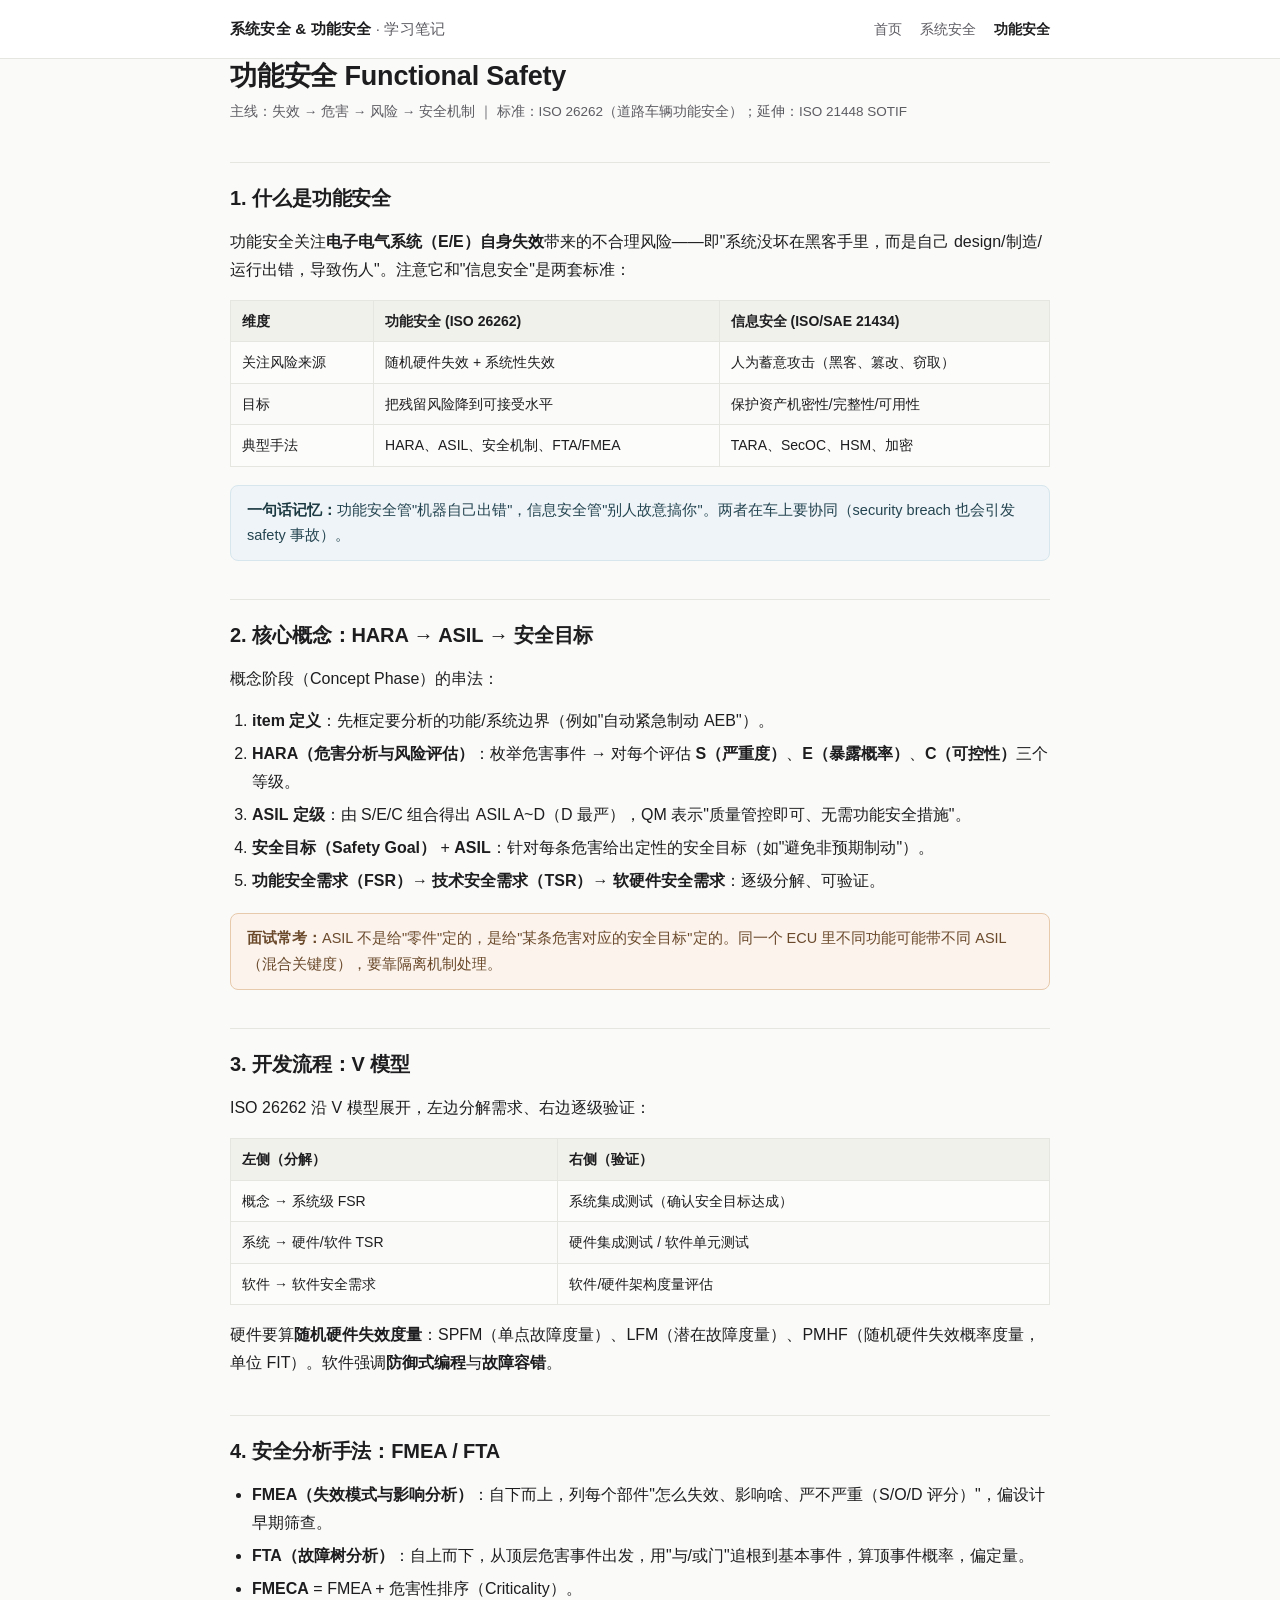
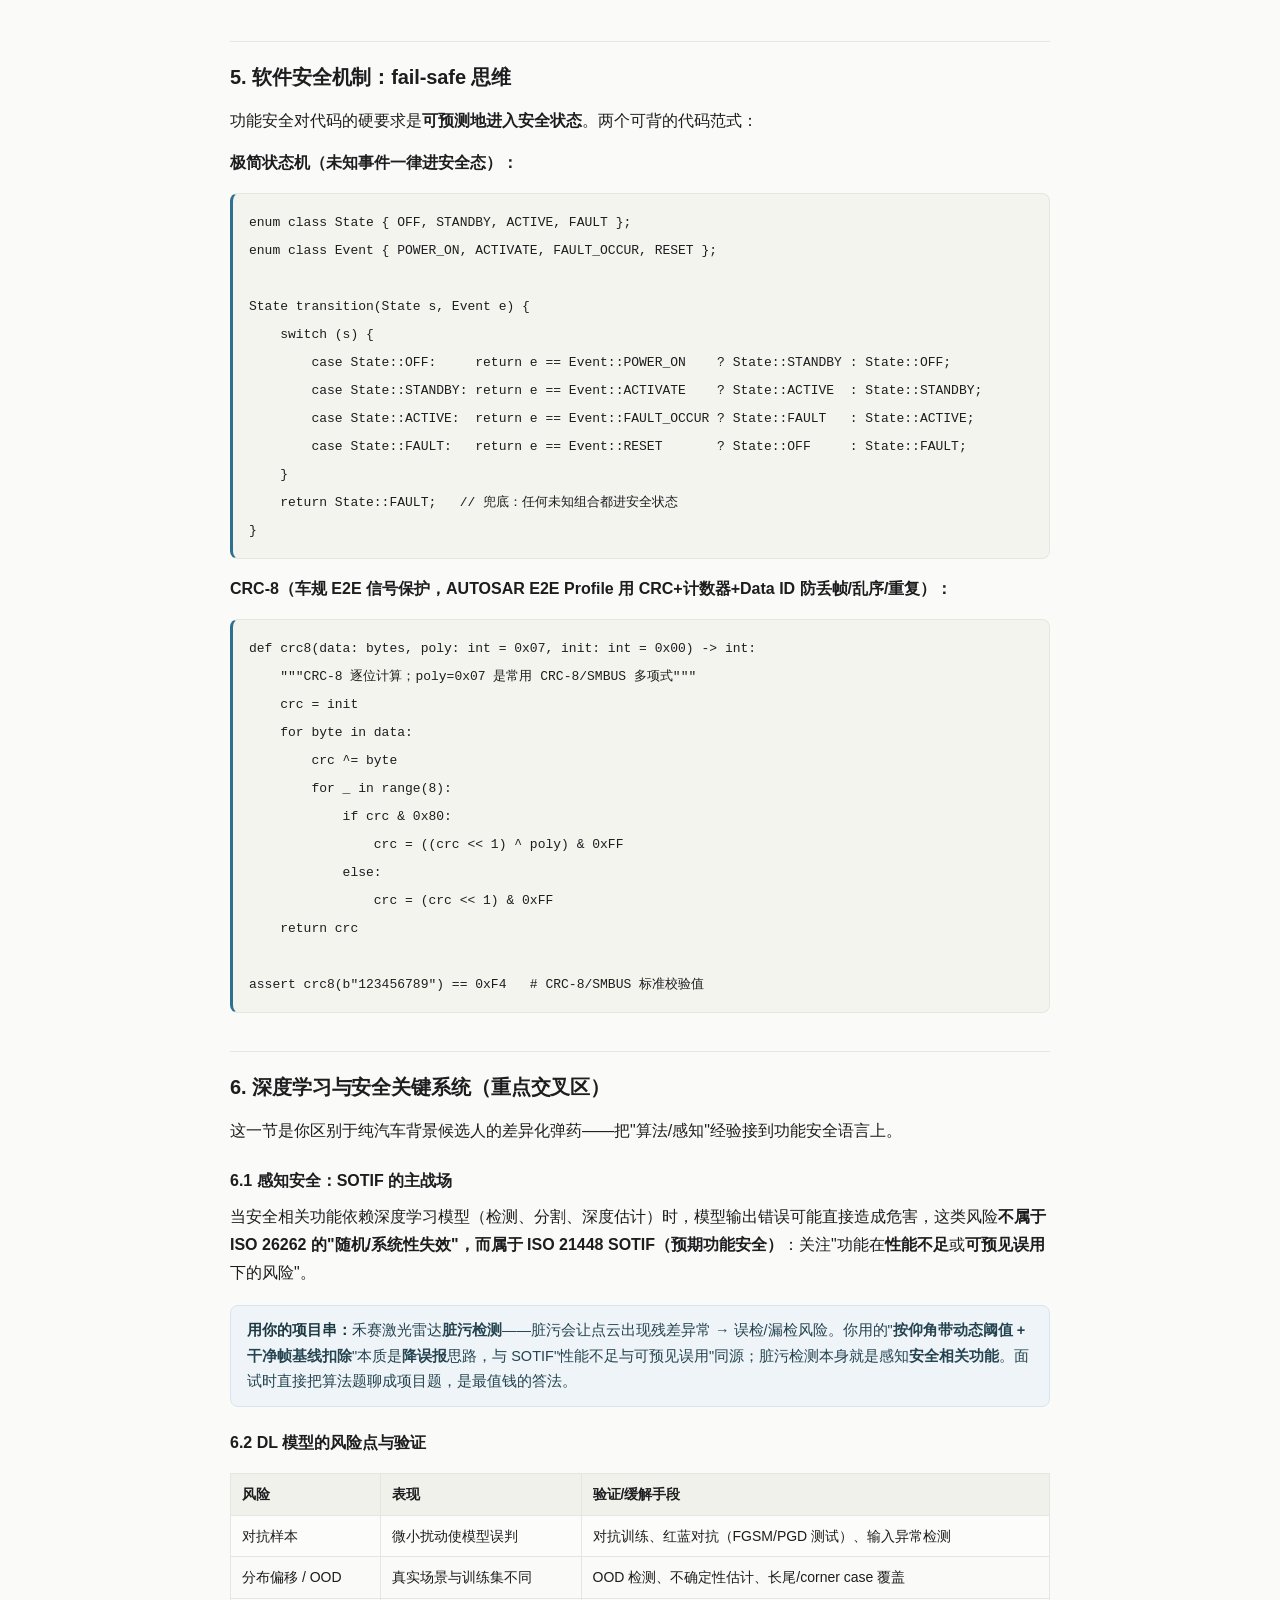
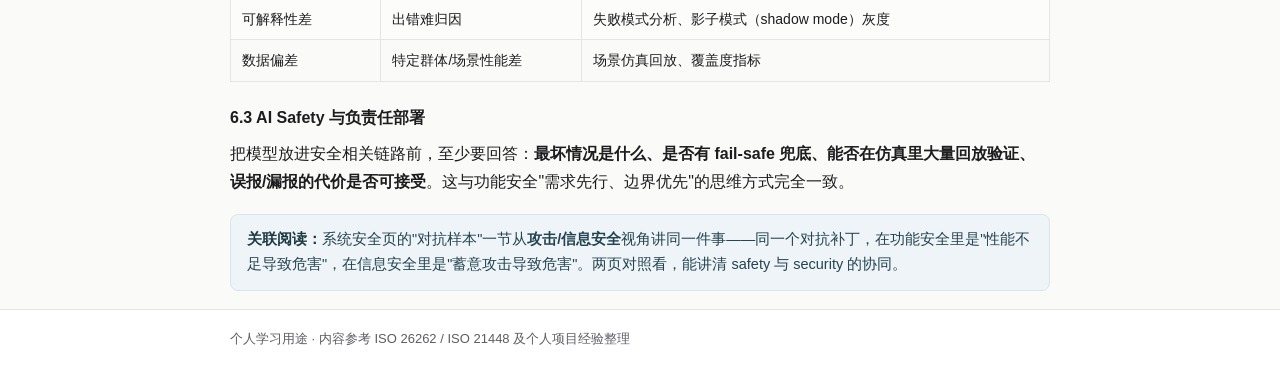
==== functional-safety.html @ bcf4c56f "init: 系统安全与功能安全学习笔记站点" ====
<!DOCTYPE html>
<html lang="zh-CN">
<head>
  <meta charset="UTF-8">
  <meta name="viewport" content="width=device-width, initial-scale=1.0">
  <title>功能安全 · 学习笔记</title>
  <link rel="stylesheet" href="assets/style.css">
</head>
<body>
  <header class="site">
    <div class="wrap">
      <div class="brand">系统安全 &amp; 功能安全 <span>· 学习笔记</span></div>
      <nav class="top">
        <a href="index.html">首页</a>
        <a href="system-security.html">系统安全</a>
        <a href="functional-safety.html" class="active">功能安全</a>
      </nav>
    </div>
  </header>

  <main class="wrap">
    <article>
      <h1>功能安全 Functional Safety</h1>
      <p class="meta">主线：失效 → 危害 → 风险 → 安全机制 ｜ 标准：ISO 26262（道路车辆功能安全）；延伸：ISO 21448 SOTIF</p>

      <h2>1. 什么是功能安全</h2>
      <p>功能安全关注<strong>电子电气系统（E/E）自身失效</strong>带来的不合理风险——即"系统没坏在黑客手里，而是自己 design/制造/运行出错，导致伤人"。注意它和"信息安全"是两套标准：</p>
      <table>
        <tr><th>维度</th><th>功能安全 (ISO 26262)</th><th>信息安全 (ISO/SAE 21434)</th></tr>
        <tr><td>关注风险来源</td><td>随机硬件失效 + 系统性失效</td><td>人为蓄意攻击（黑客、篡改、窃取）</td></tr>
        <tr><td>目标</td><td>把残留风险降到可接受水平</td><td>保护资产机密性/完整性/可用性</td></tr>
        <tr><td>典型手法</td><td>HARA、ASIL、安全机制、FTA/FMEA</td><td>TARA、SecOC、HSM、加密</td></tr>
      </table>
      <div class="note"><b>一句话记忆：</b>功能安全管"机器自己出错"，信息安全管"别人故意搞你"。两者在车上要协同（security breach 也会引发 safety 事故）。</div>

      <h2>2. 核心概念：HARA → ASIL → 安全目标</h2>
      <p>概念阶段（Concept Phase）的串法：</p>
      <ol>
        <li><strong> item 定义</strong>：先框定要分析的功能/系统边界（例如"自动紧急制动 AEB"）。</li>
        <li><strong> HARA（危害分析与风险评估）</strong>：枚举危害事件 → 对每个评估 <strong>S（严重度）</strong>、<strong>E（暴露概率）</strong>、<strong>C（可控性）</strong>三个等级。</li>
        <li><strong> ASIL 定级</strong>：由 S/E/C 组合得出 ASIL A~D（D 最严），QM 表示"质量管控即可、无需功能安全措施"。</li>
        <li><strong> 安全目标（Safety Goal）</strong> + <strong>ASIL</strong>：针对每条危害给出定性的安全目标（如"避免非预期制动"）。</li>
        <li><strong> 功能安全需求（FSR）→ 技术安全需求（TSR）→ 软硬件安全需求</strong>：逐级分解、可验证。</li>
      </ol>
      <div class="warn"><b>面试常考：</b>ASIL 不是给"零件"定的，是给"某条危害对应的安全目标"定的。同一个 ECU 里不同功能可能带不同 ASIL（混合关键度），要靠隔离机制处理。</div>

      <h2>3. 开发流程：V 模型</h2>
      <p>ISO 26262 沿 V 模型展开，左边分解需求、右边逐级验证：</p>
      <table>
        <tr><th>左侧（分解）</th><th>右侧（验证）</th></tr>
        <tr><td>概念 → 系统级 FSR</td><td>系统集成测试（确认安全目标达成）</td></tr>
        <tr><td>系统 → 硬件/软件 TSR</td><td>硬件集成测试 / 软件单元测试</td></tr>
        <tr><td>软件 → 软件安全需求</td><td>软件/硬件架构度量评估</td></tr>
      </table>
      <p>硬件要算<strong>随机硬件失效度量</strong>：SPFM（单点故障度量）、LFM（潜在故障度量）、PMHF（随机硬件失效概率度量，单位 FIT）。软件强调<strong>防御式编程</strong>与<strong>故障容错</strong>。</p>

      <h2>4. 安全分析手法：FMEA / FTA</h2>
      <ul>
        <li><strong> FMEA（失效模式与影响分析）</strong>：自下而上，列每个部件"怎么失效、影响啥、严不严重（S/O/D 评分）"，偏设计早期筛查。</li>
        <li><strong> FTA（故障树分析）</strong>：自上而下，从顶层危害事件出发，用"与/或门"追根到基本事件，算顶事件概率，偏定量。</li>
        <li><strong> FMECA</strong> = FMEA + 危害性排序（Criticality）。</li>
      </ul>

      <h2>5. 软件安全机制：fail-safe 思维</h2>
      <p>功能安全对代码的硬要求是<strong>可预测地进入安全状态</strong>。两个可背的代码范式：</p>
      <p><strong>极简状态机（未知事件一律进安全态）：</strong></p>
<pre><code>enum class State { OFF, STANDBY, ACTIVE, FAULT };
enum class Event { POWER_ON, ACTIVATE, FAULT_OCCUR, RESET };

State transition(State s, Event e) {
    switch (s) {
        case State::OFF:     return e == Event::POWER_ON    ? State::STANDBY : State::OFF;
        case State::STANDBY: return e == Event::ACTIVATE    ? State::ACTIVE  : State::STANDBY;
        case State::ACTIVE:  return e == Event::FAULT_OCCUR ? State::FAULT   : State::ACTIVE;
        case State::FAULT:   return e == Event::RESET       ? State::OFF     : State::FAULT;
    }
    return State::FAULT;   // 兜底：任何未知组合都进安全状态
}</code></pre>
      <p><strong>CRC-8（车规 E2E 信号保护，AUTOSAR E2E Profile 用 CRC+计数器+Data ID 防丢帧/乱序/重复）：</strong></p>
<pre><code>def crc8(data: bytes, poly: int = 0x07, init: int = 0x00) -&gt; int:
    """CRC-8 逐位计算；poly=0x07 是常用 CRC-8/SMBUS 多项式"""
    crc = init
    for byte in data:
        crc ^= byte
        for _ in range(8):
            if crc &amp; 0x80:
                crc = ((crc &lt;&lt; 1) ^ poly) &amp; 0xFF
            else:
                crc = (crc &lt;&lt; 1) &amp; 0xFF
    return crc

assert crc8(b"123456789") == 0xF4   # CRC-8/SMBUS 标准校验值</code></pre>

      <h2>6. 深度学习与安全关键系统（重点交叉区）</h2>
      <p>这一节是你区别于纯汽车背景候选人的差异化弹药——把"算法/感知"经验接到功能安全语言上。</p>

      <h3>6.1 感知安全：SOTIF 的主战场</h3>
      <p>当安全相关功能依赖深度学习模型（检测、分割、深度估计）时，模型输出错误可能直接造成危害，这类风险<strong>不属于 ISO 26262 的"随机/系统性失效"，而属于 ISO 21448 SOTIF（预期功能安全）</strong>：关注"功能在<strong>性能不足</strong>或<strong>可预见误用</strong>下的风险"。</p>
      <div class="note"><b>用你的项目串：</b>禾赛激光雷达<strong>脏污检测</strong>——脏污会让点云出现残差异常 → 误检/漏检风险。你用的"<strong>按仰角带动态阈值 + 干净帧基线扣除</strong>"本质是<strong>降误报</strong>思路，与 SOTIF"性能不足与可预见误用"同源；脏污检测本身就是感知<strong>安全相关功能</strong>。面试时直接把算法题聊成项目题，是最值钱的答法。</div>

      <h3>6.2 DL 模型的风险点与验证</h3>
      <table>
        <tr><th>风险</th><th>表现</th><th>验证/缓解手段</th></tr>
        <tr><td>对抗样本</td><td>微小扰动使模型误判</td><td>对抗训练、红蓝对抗（FGSM/PGD 测试）、输入异常检测</td></tr>
        <tr><td>分布偏移 / OOD</td><td>真实场景与训练集不同</td><td>OOD 检测、不确定性估计、长尾/corner case 覆盖</td></tr>
        <tr><td>可解释性差</td><td>出错难归因</td><td>失败模式分析、影子模式（shadow mode）灰度</td></tr>
        <tr><td>数据偏差</td><td>特定群体/场景性能差</td><td>场景仿真回放、覆盖度指标</td></tr>
      </table>

      <h3>6.3 AI Safety 与负责任部署</h3>
      <p>把模型放进安全相关链路前，至少要回答：<strong>最坏情况是什么、是否有 fail-safe 兜底、能否在仿真里大量回放验证、误报/漏报的代价是否可接受</strong>。这与功能安全"需求先行、边界优先"的思维方式完全一致。</p>

      <div class="note"><b>关联阅读：</b>系统安全页的"对抗样本"一节从<strong>攻击/信息安全</strong>视角讲同一件事——同一个对抗补丁，在功能安全里是"性能不足导致危害"，在信息安全里是"蓄意攻击导致危害"。两页对照看，能讲清 safety 与 security 的协同。</div>
    </article>
  </main>

  <footer class="site">
    <div class="wrap">个人学习用途 · 内容参考 ISO 26262 / ISO 21448 及个人项目经验整理</div>
  </footer>
</body>
</html>
---- assets/style.css ----
/* 系统安全 & 功能安全 学习笔记 — 样式
   设计原则（参照 unslop 反"AI 土味"）：克制单色系、无渐变发光、真实排版、统一间距。 */

:root{
  --bg:#fafaf8;
  --surface:#ffffff;
  --ink:#1d1d1f;
  --muted:#5c5c63;
  --line:#e6e6e1;
  --line-strong:#d4d4cd;
  --accent:#2f6f8f;
  --accent-soft:#eef4f7;
  --warn-bg:#fbf3ec;
  --warn-line:#e7c9ac;
  --code-bg:#f4f4ef;
  --maxw:860px;
}

*{box-sizing:border-box}
html{-webkit-text-size-adjust:100%}
body{
  margin:0;
  background:var(--bg);
  color:var(--ink);
  font:16px/1.75 -apple-system,BlinkMacSystemFont,"Segoe UI",Roboto,"Helvetica Neue","PingFang SC","Hiragino Sans GB","Microsoft YaHei",sans-serif;
  -webkit-font-smoothing:antialiased;
}
a{color:var(--accent);text-decoration:none}
a:hover{text-decoration:underline}

/* 顶部导航 */
header.site{
  border-bottom:1px solid var(--line);
  background:var(--surface);
}
header.site .wrap{
  display:flex;align-items:center;justify-content:space-between;
  height:58px;gap:16px;flex-wrap:wrap;
}
.brand{font-weight:650;letter-spacing:.2px;color:var(--ink);font-size:15px}
.brand span{color:var(--muted);font-weight:400}
nav.top{display:flex;gap:18px;font-size:14px}
nav.top a{color:var(--muted)}
nav.top a.active{color:var(--ink);font-weight:600}
nav.top a:hover{color:var(--accent);text-decoration:none}

/* 容器 */
.wrap{max-width:var(--maxw);margin:0 auto;padding:0 20px}
main{padding:40px 0 64px}

/* 首页卡片 */
.lead{margin:0 0 28px}
.lead h1{font-size:30px;line-height:1.25;margin:0 0 10px;letter-spacing:-.2px}
.lead p{color:var(--muted);margin:0;font-size:15.5px}
.cards{display:grid;grid-template-columns:1fr 1fr;gap:16px;margin-top:8px}
.card{
  border:1px solid var(--line);background:var(--surface);
  border-radius:10px;padding:20px 22px;display:block;color:inherit;
  transition:border-color .15s ease;
}
.card:hover{border-color:var(--accent);text-decoration:none}
.card h3{margin:0 0 6px;font-size:18px;color:var(--ink)}
.card p{margin:0;color:var(--muted);font-size:14px;line-height:1.6}
.card .tag{display:inline-block;margin-top:12px;font-size:12px;color:var(--accent);
  background:var(--accent-soft);border-radius:6px;padding:2px 9px}

/* 文章页 */
article h1{font-size:27px;line-height:1.3;margin:0 0 6px;letter-spacing:-.2px}
article .meta{color:var(--muted);font-size:13.5px;margin:0 0 24px}
article h2{
  font-size:20px;margin:38px 0 12px;padding-top:18px;
  border-top:1px solid var(--line);letter-spacing:-.1px;
}
article h3{font-size:16px;margin:22px 0 8px;color:var(--ink)}
article p{margin:0 0 14px}
article ul,article ol{margin:0 0 14px;padding-left:22px}
article li{margin:5px 0}
article strong{font-weight:650}
.note{
  background:var(--accent-soft);border:1px solid #d7e6ed;border-radius:8px;
  padding:12px 16px;margin:18px 0;font-size:14.5px;color:#244451;
}
.note b{color:#1c3942}
.warn{
  background:var(--warn-bg);border:1px solid var(--warn-line);border-radius:8px;
  padding:12px 16px;margin:18px 0;font-size:14.5px;color:#6b4a2c;
}
code{
  font-family:"SF Mono",SFMono-Regular,Consolas,"Liberation Mono",Menlo,monospace;
  font-size:13.5px;background:var(--code-bg);border:1px solid var(--line);
  border-radius:5px;padding:1px 5px;
}
pre{
  background:var(--code-bg);border:1px solid var(--line);border-left:3px solid var(--accent);
  border-radius:8px;padding:14px 16px;overflow-x:auto;margin:16px 0;
}
pre code{background:none;border:none;padding:0;font-size:13px;line-height:1.6}
table{
  width:100%;border-collapse:collapse;margin:16px 0;font-size:14px;
}
th,td{border:1px solid var(--line);padding:8px 11px;text-align:left;vertical-align:top}
th{background:#f1f1ec;font-weight:600}
tr:nth-child(even) td{background:#fcfcfa}

/* 页脚 */
footer.site{border-top:1px solid var(--line);background:var(--surface);color:var(--muted);font-size:13px}
footer.site .wrap{padding:18px 20px}

@media (max-width:640px){
  .cards{grid-template-columns:1fr}
  .lead h1{font-size:25px}
}
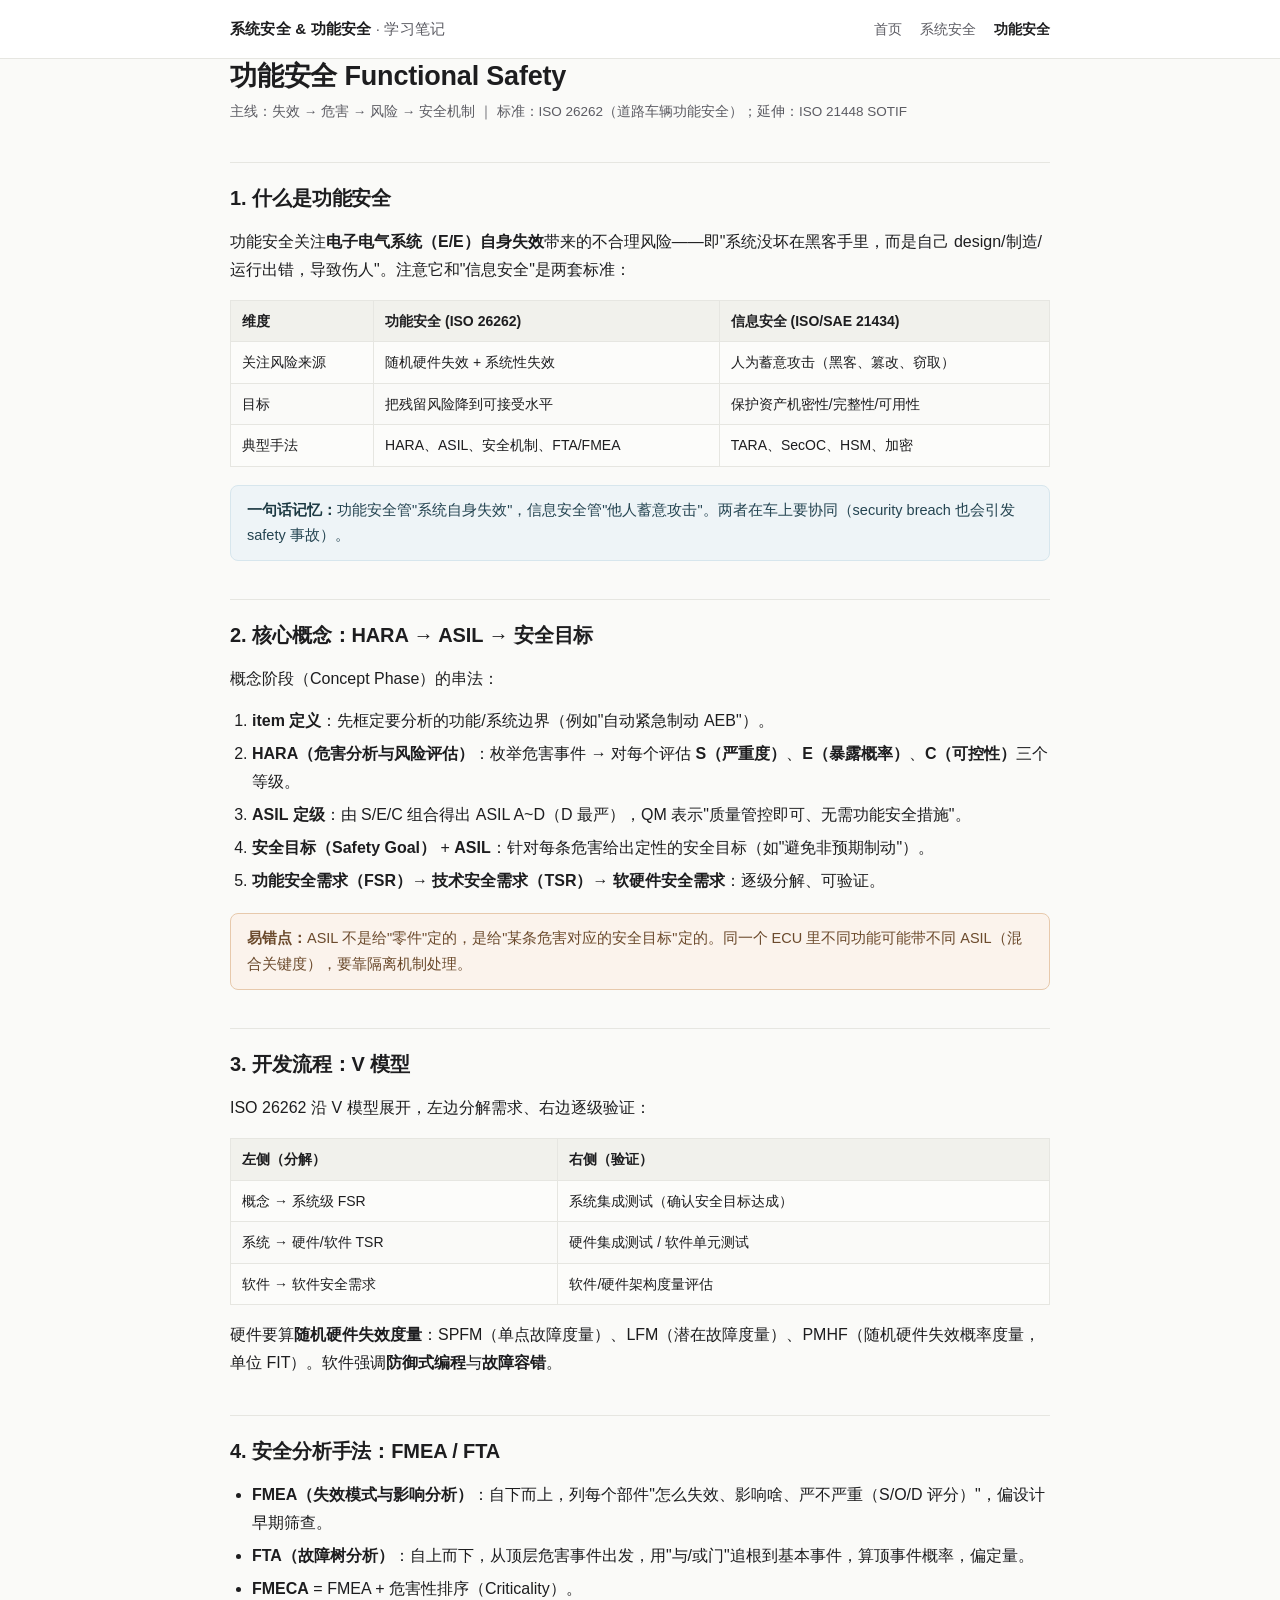
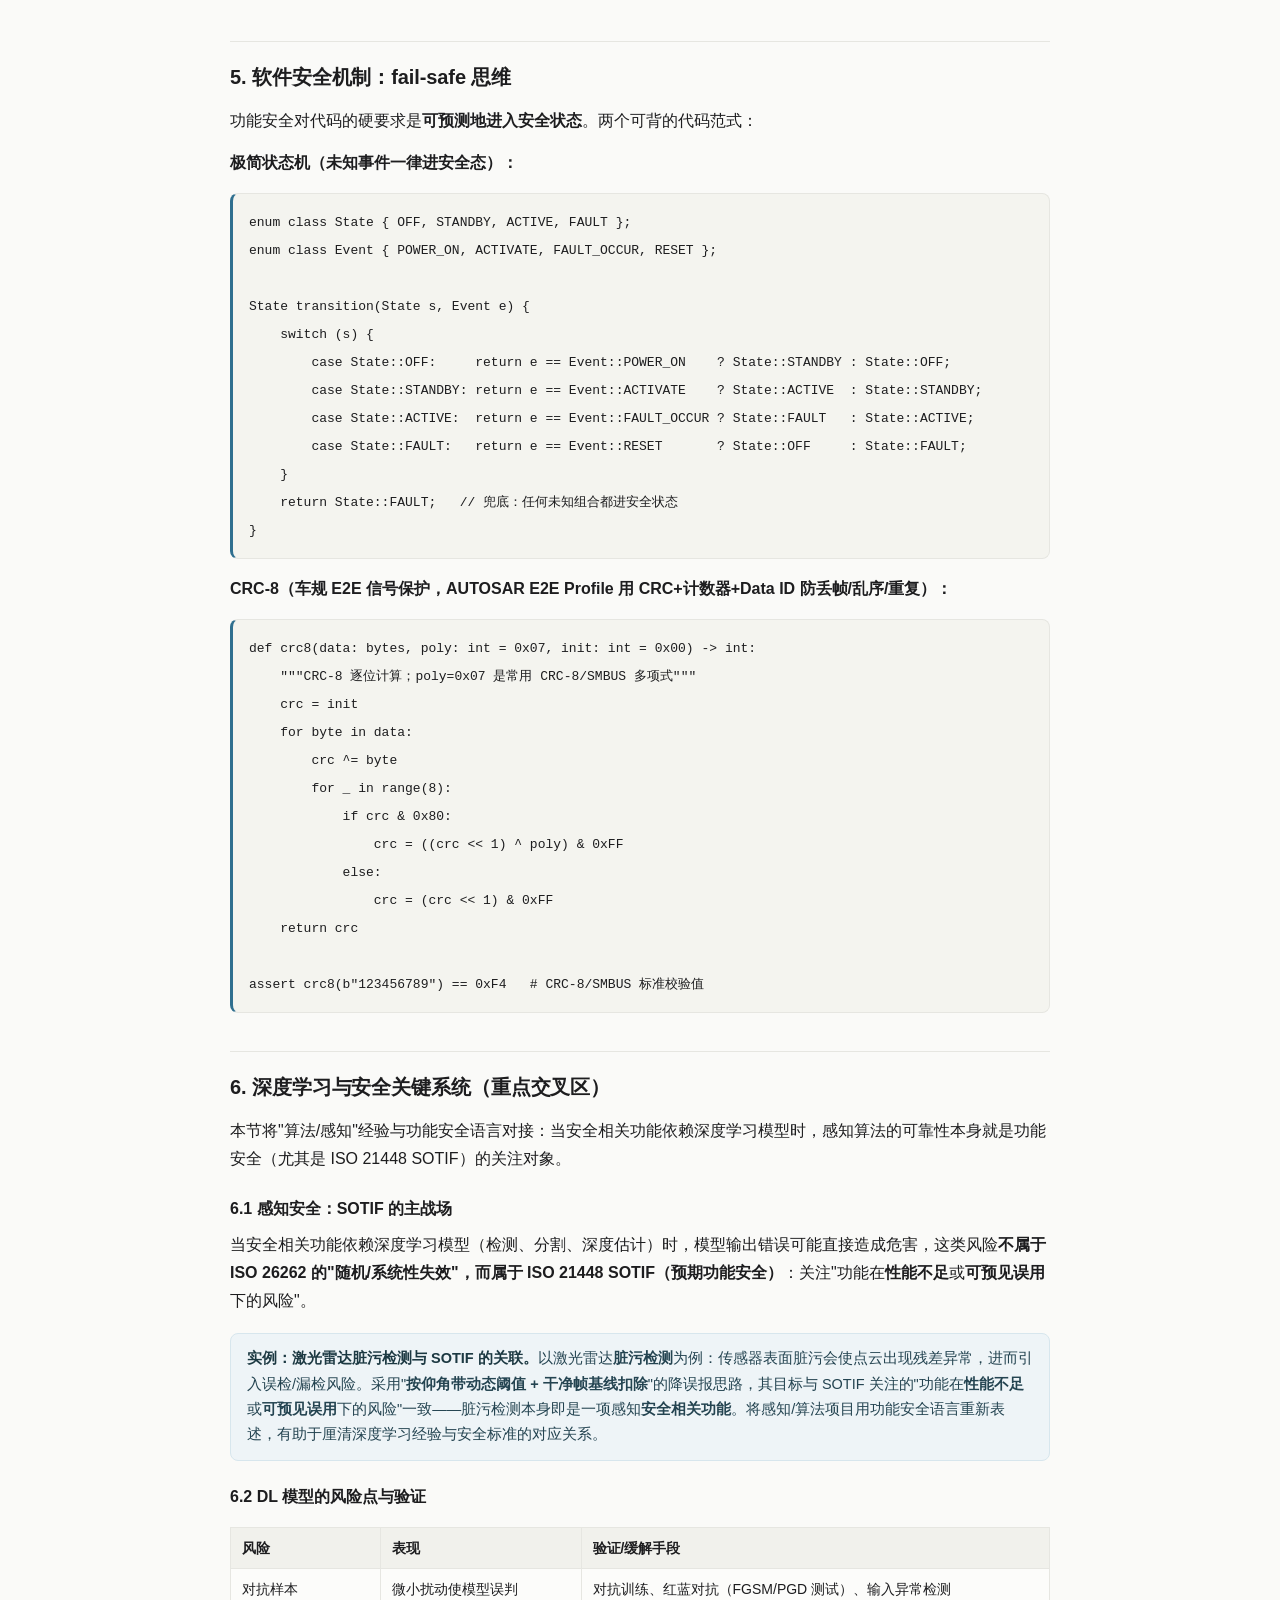
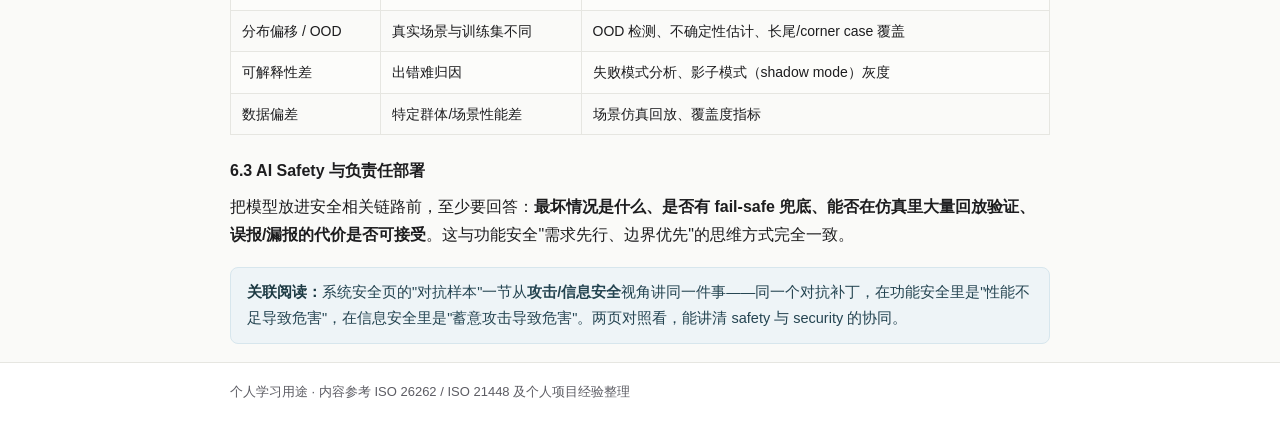
==== commit f15229f7: "docs: 统一为客观技术笔记口吻，去除面试话术/私人口吻" ====
--- a/functional-safety.html
+++ b/functional-safety.html
@@ -31,7 +31,7 @@
         <tr><td>目标</td><td>把残留风险降到可接受水平</td><td>保护资产机密性/完整性/可用性</td></tr>
         <tr><td>典型手法</td><td>HARA、ASIL、安全机制、FTA/FMEA</td><td>TARA、SecOC、HSM、加密</td></tr>
       </table>
-      <div class="note"><b>一句话记忆：</b>功能安全管"机器自己出错"，信息安全管"别人故意搞你"。两者在车上要协同（security breach 也会引发 safety 事故）。</div>
+      <div class="note"><b>一句话记忆：</b>功能安全管"系统自身失效"，信息安全管"他人蓄意攻击"。两者在车上要协同（security breach 也会引发 safety 事故）。</div>
 
       <h2>2. 核心概念：HARA → ASIL → 安全目标</h2>
       <p>概念阶段（Concept Phase）的串法：</p>
@@ -42,7 +42,7 @@
         <li><strong> 安全目标（Safety Goal）</strong> + <strong>ASIL</strong>：针对每条危害给出定性的安全目标（如"避免非预期制动"）。</li>
         <li><strong> 功能安全需求（FSR）→ 技术安全需求（TSR）→ 软硬件安全需求</strong>：逐级分解、可验证。</li>
       </ol>
-      <div class="warn"><b>面试常考：</b>ASIL 不是给"零件"定的，是给"某条危害对应的安全目标"定的。同一个 ECU 里不同功能可能带不同 ASIL（混合关键度），要靠隔离机制处理。</div>
+      <div class="warn"><b>易错点：</b>ASIL 不是给"零件"定的，是给"某条危害对应的安全目标"定的。同一个 ECU 里不同功能可能带不同 ASIL（混合关键度），要靠隔离机制处理。</div>
 
       <h2>3. 开发流程：V 模型</h2>
       <p>ISO 26262 沿 V 模型展开，左边分解需求、右边逐级验证：</p>
@@ -92,11 +92,11 @@
 assert crc8(b"123456789") == 0xF4   # CRC-8/SMBUS 标准校验值</code></pre>
 
       <h2>6. 深度学习与安全关键系统（重点交叉区）</h2>
-      <p>这一节是你区别于纯汽车背景候选人的差异化弹药——把"算法/感知"经验接到功能安全语言上。</p>
+      <p>本节将"算法/感知"经验与功能安全语言对接：当安全相关功能依赖深度学习模型时，感知算法的可靠性本身就是功能安全（尤其是 ISO 21448 SOTIF）的关注对象。</p>
 
       <h3>6.1 感知安全：SOTIF 的主战场</h3>
       <p>当安全相关功能依赖深度学习模型（检测、分割、深度估计）时，模型输出错误可能直接造成危害，这类风险<strong>不属于 ISO 26262 的"随机/系统性失效"，而属于 ISO 21448 SOTIF（预期功能安全）</strong>：关注"功能在<strong>性能不足</strong>或<strong>可预见误用</strong>下的风险"。</p>
-      <div class="note"><b>用你的项目串：</b>禾赛激光雷达<strong>脏污检测</strong>——脏污会让点云出现残差异常 → 误检/漏检风险。你用的"<strong>按仰角带动态阈值 + 干净帧基线扣除</strong>"本质是<strong>降误报</strong>思路，与 SOTIF"性能不足与可预见误用"同源；脏污检测本身就是感知<strong>安全相关功能</strong>。面试时直接把算法题聊成项目题，是最值钱的答法。</div>
+      <div class="note"><b>实例：激光雷达脏污检测与 SOTIF 的关联。</b>以激光雷达<strong>脏污检测</strong>为例：传感器表面脏污会使点云出现残差异常，进而引入误检/漏检风险。采用"<strong>按仰角带动态阈值 + 干净帧基线扣除</strong>"的降误报思路，其目标与 SOTIF 关注的"功能在<strong>性能不足</strong>或<strong>可预见误用</strong>下的风险"一致——脏污检测本身即是一项感知<strong>安全相关功能</strong>。将感知/算法项目用功能安全语言重新表述，有助于厘清深度学习经验与安全标准的对应关系。</div>
 
       <h3>6.2 DL 模型的风险点与验证</h3>
       <table>
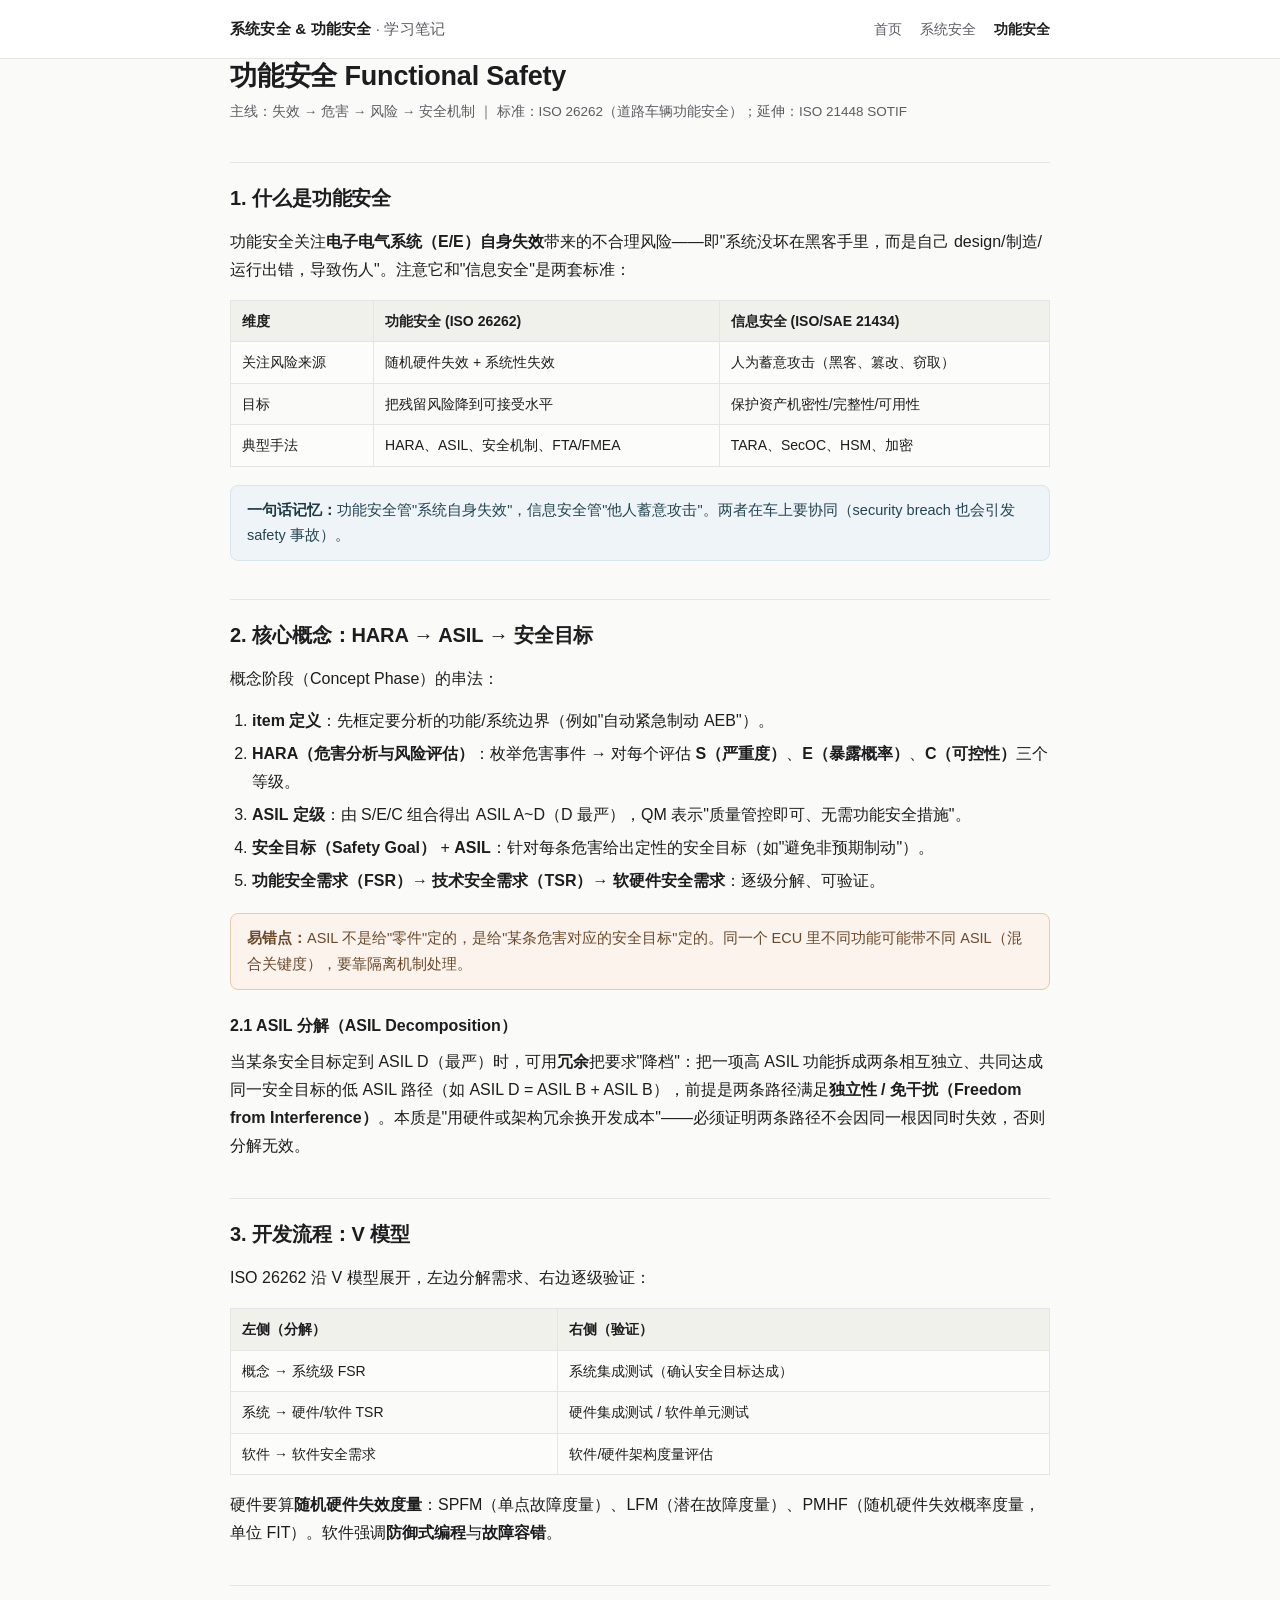
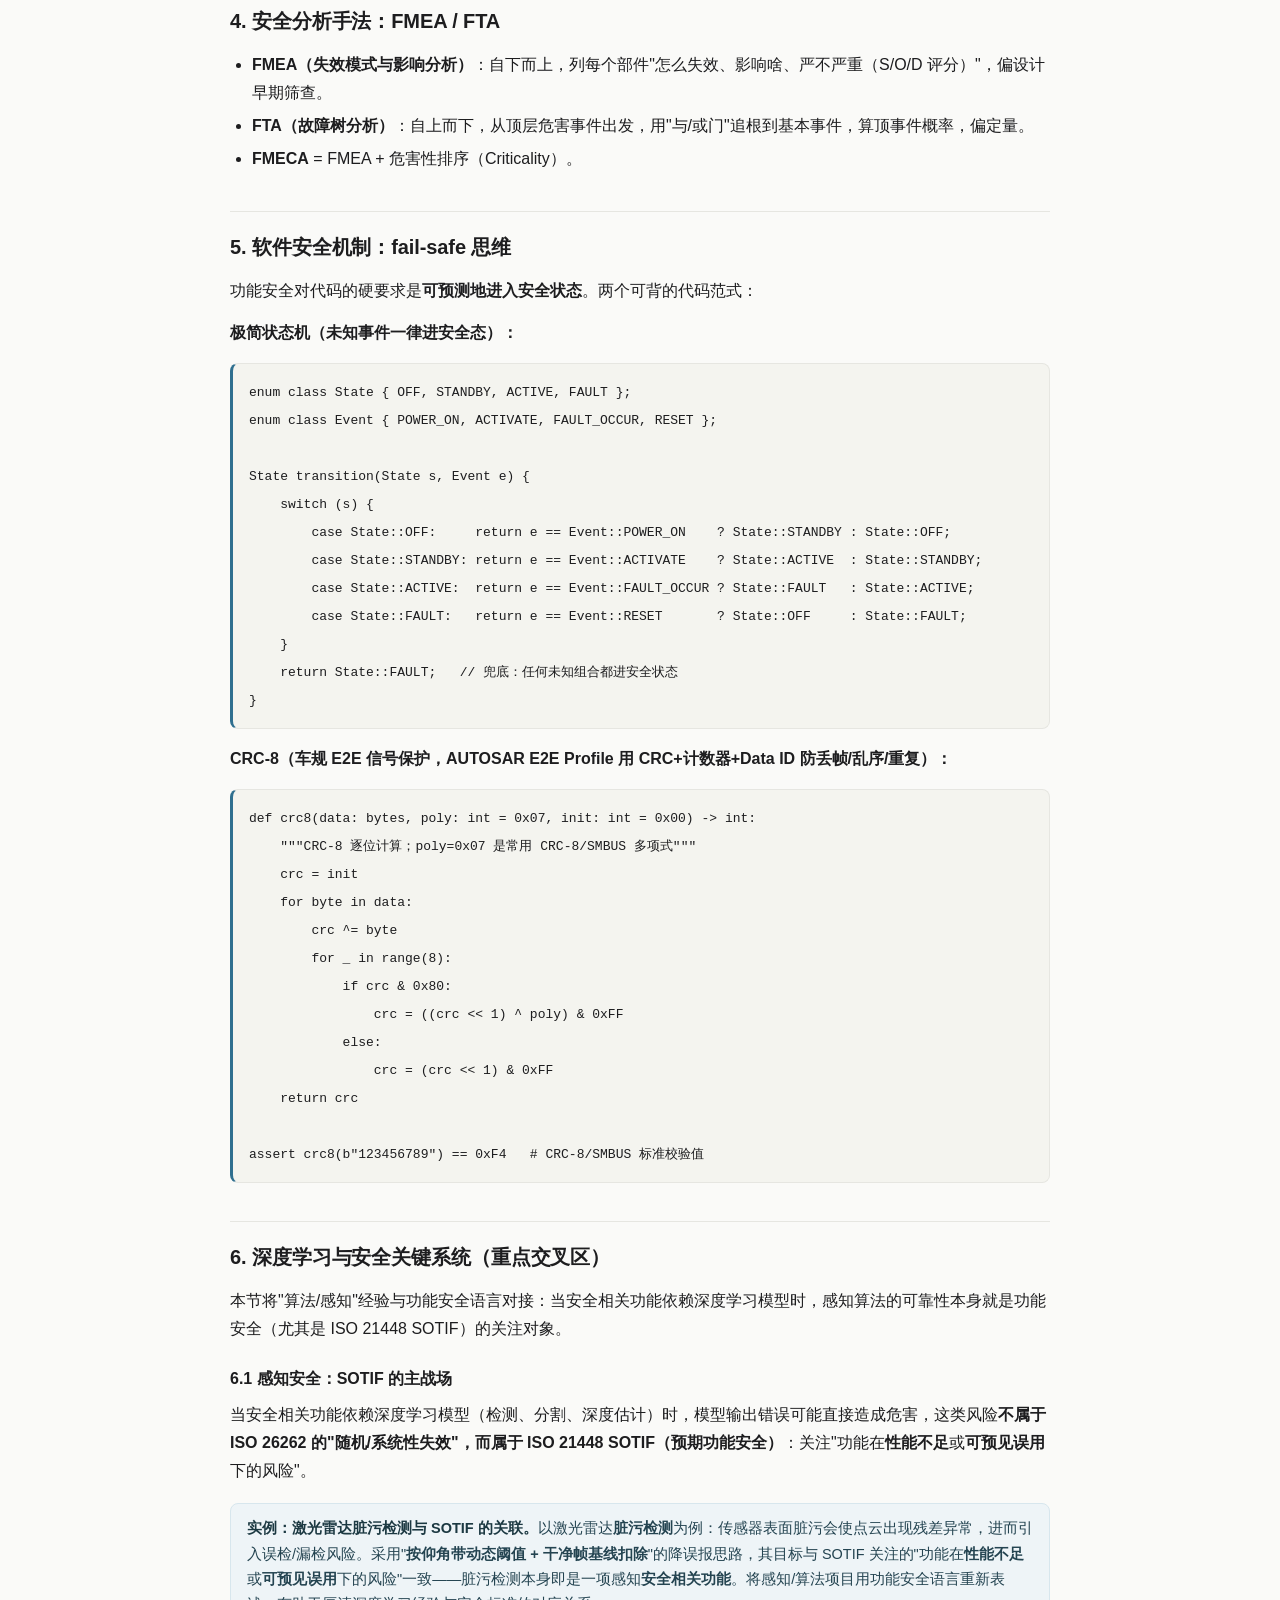
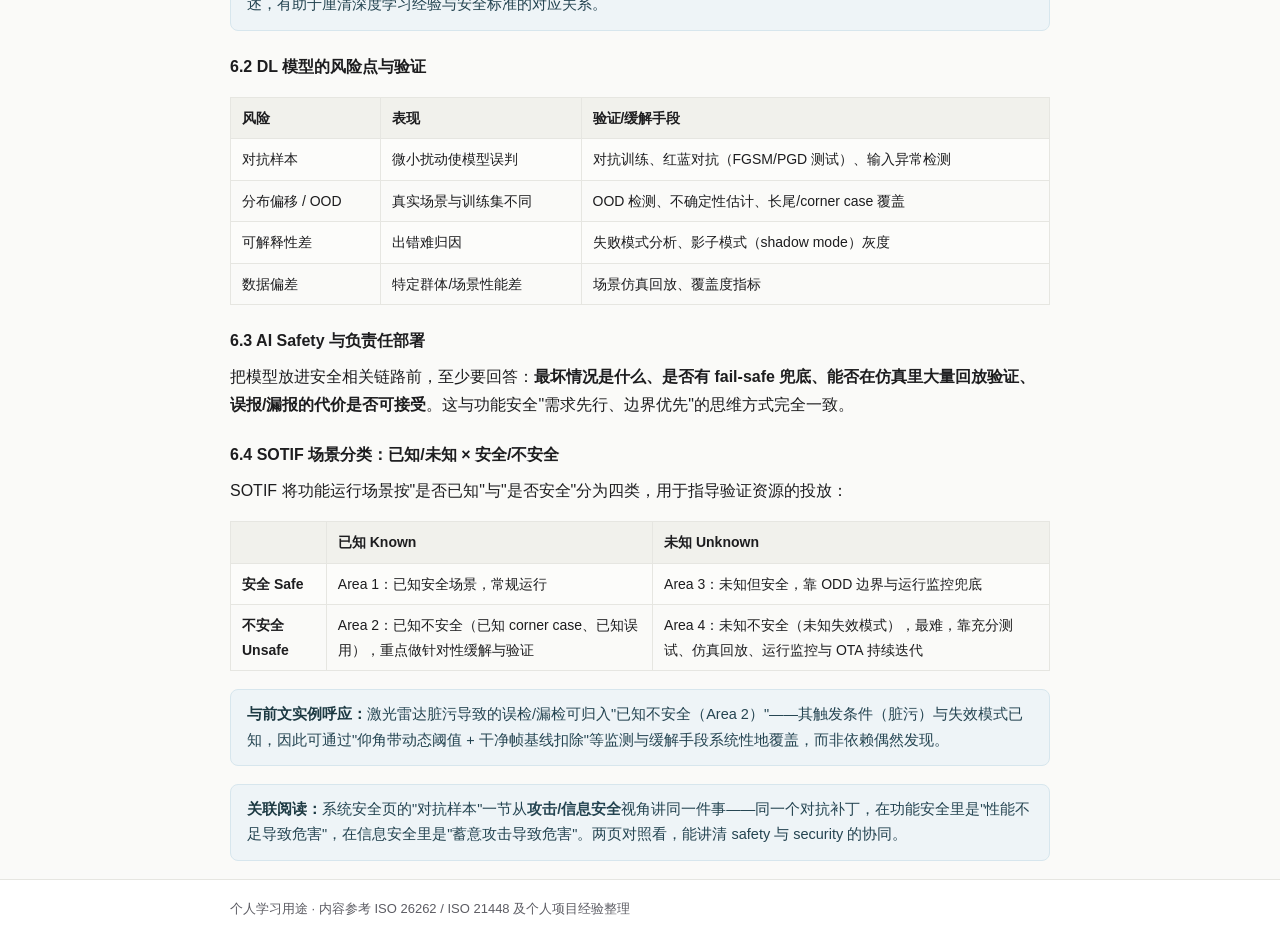
==== commit 938eb525: "docs: 补充 ASIL 分解、SOTIF 场景三域、CAN 伪造实例与 FGSM 公式" ====
--- a/functional-safety.html
+++ b/functional-safety.html
@@ -43,6 +43,9 @@
         <li><strong> 功能安全需求（FSR）→ 技术安全需求（TSR）→ 软硬件安全需求</strong>：逐级分解、可验证。</li>
       </ol>
       <div class="warn"><b>易错点：</b>ASIL 不是给"零件"定的，是给"某条危害对应的安全目标"定的。同一个 ECU 里不同功能可能带不同 ASIL（混合关键度），要靠隔离机制处理。</div>
+
+      <h3>2.1 ASIL 分解（ASIL Decomposition）</h3>
+      <p>当某条安全目标定到 ASIL D（最严）时，可用<strong>冗余</strong>把要求"降档"：把一项高 ASIL 功能拆成两条相互独立、共同达成同一安全目标的低 ASIL 路径（如 ASIL D = ASIL B + ASIL B），前提是两条路径满足<strong>独立性 / 免干扰（Freedom from Interference）</strong>。本质是"用硬件或架构冗余换开发成本"——必须证明两条路径不会因同一根因同时失效，否则分解无效。</p>
 
       <h2>3. 开发流程：V 模型</h2>
       <p>ISO 26262 沿 V 模型展开，左边分解需求、右边逐级验证：</p>
@@ -110,6 +113,15 @@
       <h3>6.3 AI Safety 与负责任部署</h3>
       <p>把模型放进安全相关链路前，至少要回答：<strong>最坏情况是什么、是否有 fail-safe 兜底、能否在仿真里大量回放验证、误报/漏报的代价是否可接受</strong>。这与功能安全"需求先行、边界优先"的思维方式完全一致。</p>
 
+      <h3>6.4 SOTIF 场景分类：已知/未知 × 安全/不安全</h3>
+      <p>SOTIF 将功能运行场景按"是否已知"与"是否安全"分为四类，用于指导验证资源的投放：</p>
+      <table>
+        <tr><th></th><th>已知 Known</th><th>未知 Unknown</th></tr>
+        <tr><td><strong>安全 Safe</strong></td><td>Area 1：已知安全场景，常规运行</td><td>Area 3：未知但安全，靠 ODD 边界与运行监控兜底</td></tr>
+        <tr><td><strong>不安全 Unsafe</strong></td><td>Area 2：已知不安全（已知 corner case、已知误用），重点做针对性缓解与验证</td><td>Area 4：未知不安全（未知失效模式），最难，靠充分测试、仿真回放、运行监控与 OTA 持续迭代</td></tr>
+      </table>
+      <div class="note"><b>与前文实例呼应：</b>激光雷达脏污导致的误检/漏检可归入"已知不安全（Area 2）"——其触发条件（脏污）与失效模式已知，因此可通过"仰角带动态阈值 + 干净帧基线扣除"等监测与缓解手段系统性地覆盖，而非依赖偶然发现。</div>
+
       <div class="note"><b>关联阅读：</b>系统安全页的"对抗样本"一节从<strong>攻击/信息安全</strong>视角讲同一件事——同一个对抗补丁，在功能安全里是"性能不足导致危害"，在信息安全里是"蓄意攻击导致危害"。两页对照看，能讲清 safety 与 security 的协同。</div>
     </article>
   </main>
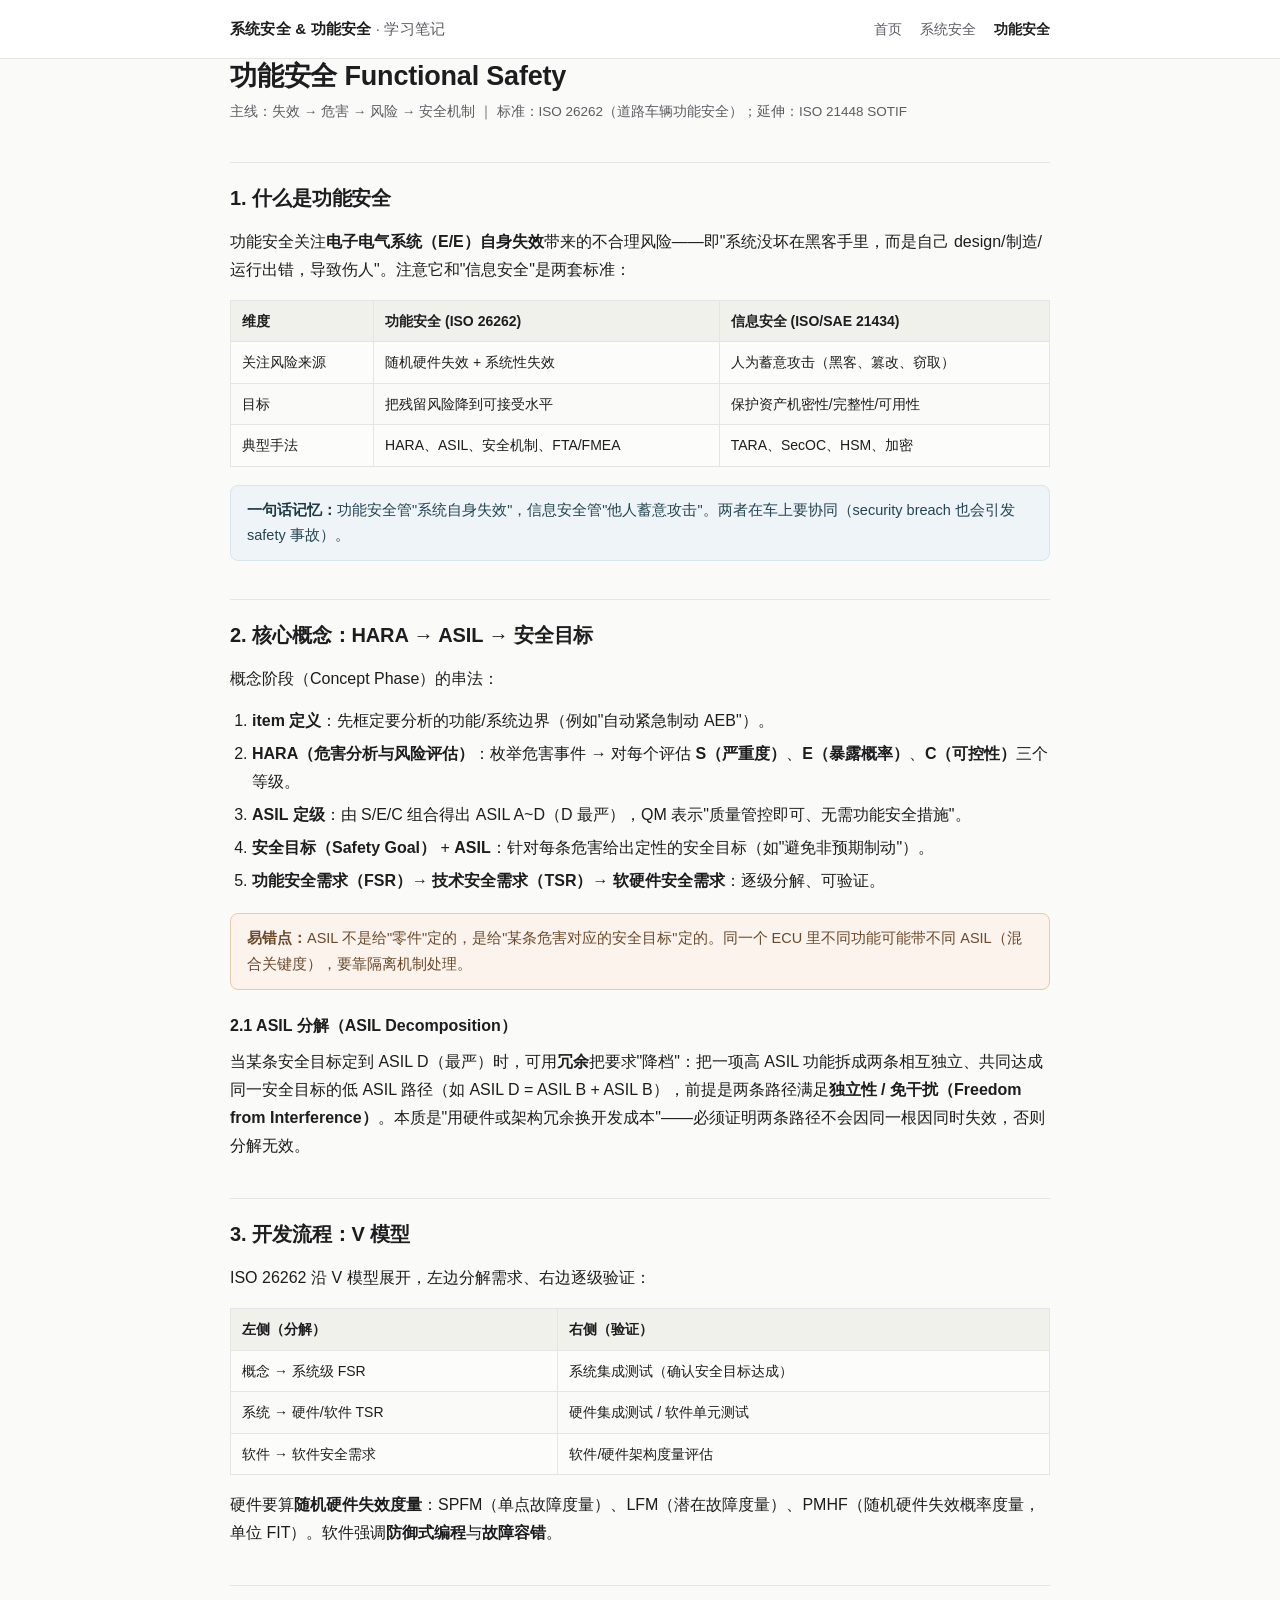
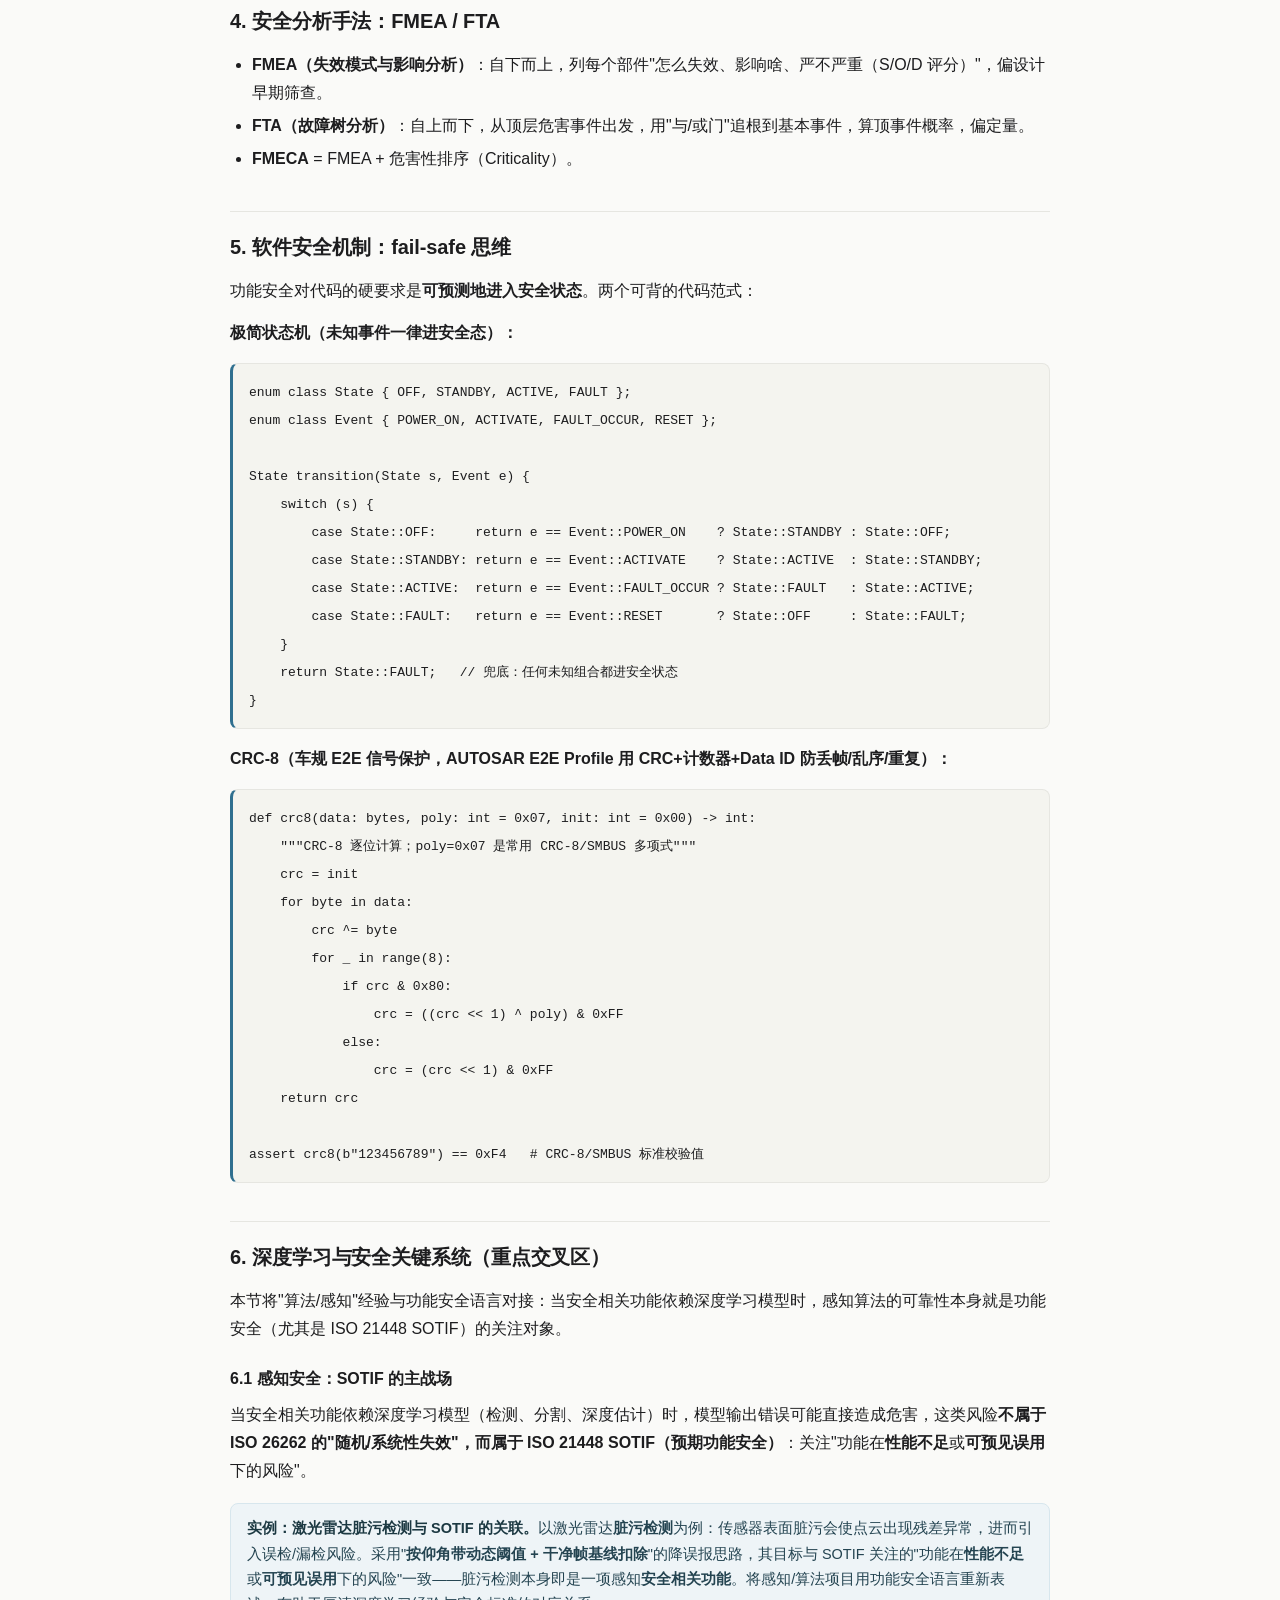
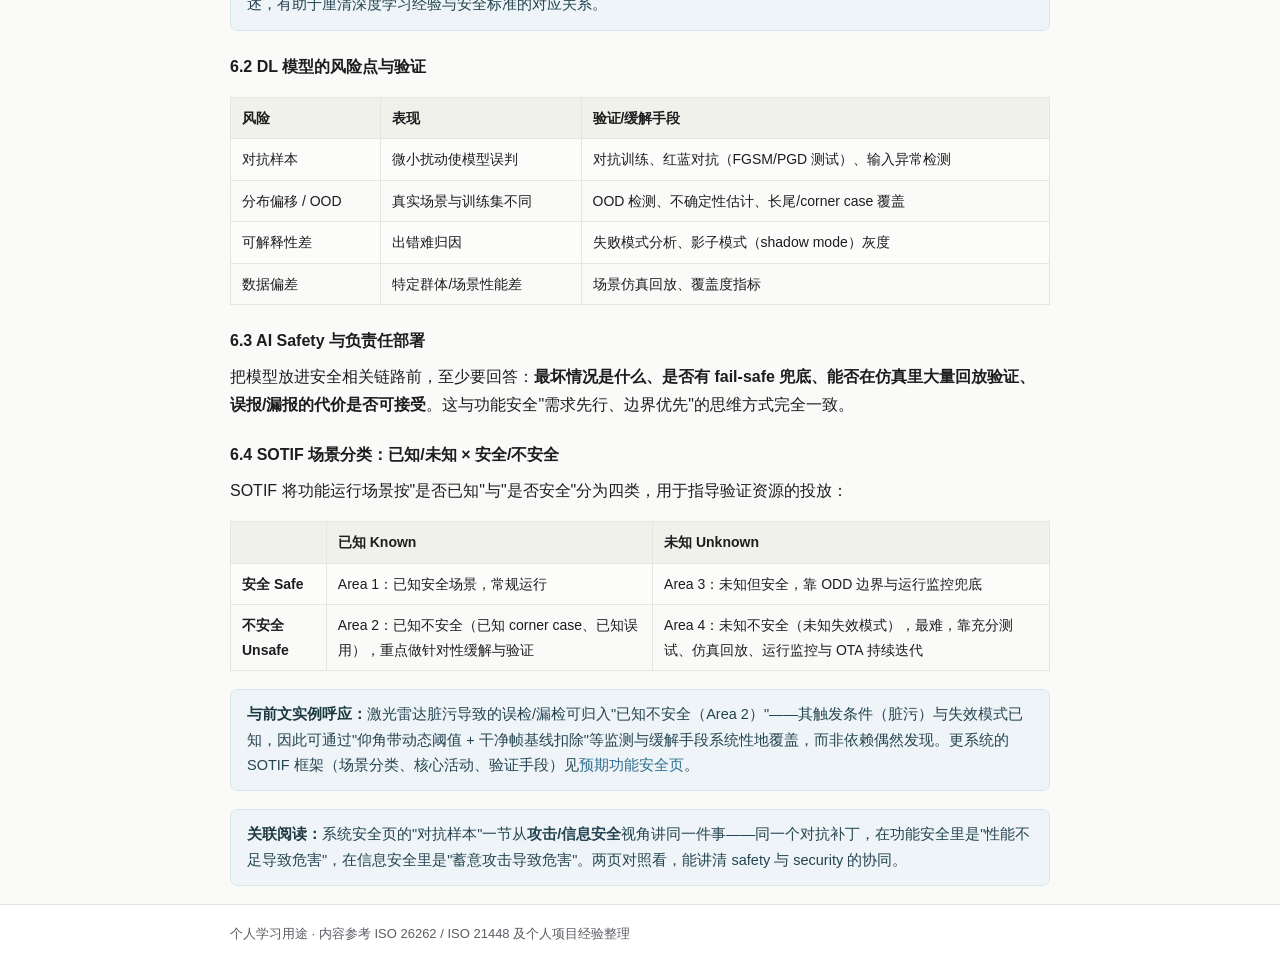
==== commit 4b7192f8: "docs: 新增预期功能安全(SOTIF)独立页，首页加导航与卡片" ====
--- a/functional-safety.html
+++ b/functional-safety.html
@@ -120,7 +120,7 @@
         <tr><td><strong>安全 Safe</strong></td><td>Area 1：已知安全场景，常规运行</td><td>Area 3：未知但安全，靠 ODD 边界与运行监控兜底</td></tr>
         <tr><td><strong>不安全 Unsafe</strong></td><td>Area 2：已知不安全（已知 corner case、已知误用），重点做针对性缓解与验证</td><td>Area 4：未知不安全（未知失效模式），最难，靠充分测试、仿真回放、运行监控与 OTA 持续迭代</td></tr>
       </table>
-      <div class="note"><b>与前文实例呼应：</b>激光雷达脏污导致的误检/漏检可归入"已知不安全（Area 2）"——其触发条件（脏污）与失效模式已知，因此可通过"仰角带动态阈值 + 干净帧基线扣除"等监测与缓解手段系统性地覆盖，而非依赖偶然发现。</div>
+      <div class="note"><b>与前文实例呼应：</b>激光雷达脏污导致的误检/漏检可归入"已知不安全（Area 2）"——其触发条件（脏污）与失效模式已知，因此可通过"仰角带动态阈值 + 干净帧基线扣除"等监测与缓解手段系统性地覆盖，而非依赖偶然发现。更系统的 SOTIF 框架（场景分类、核心活动、验证手段）见<a href="sotif.html">预期功能安全页</a>。</div>
 
       <div class="note"><b>关联阅读：</b>系统安全页的"对抗样本"一节从<strong>攻击/信息安全</strong>视角讲同一件事——同一个对抗补丁，在功能安全里是"性能不足导致危害"，在信息安全里是"蓄意攻击导致危害"。两页对照看，能讲清 safety 与 security 的协同。</div>
     </article>
